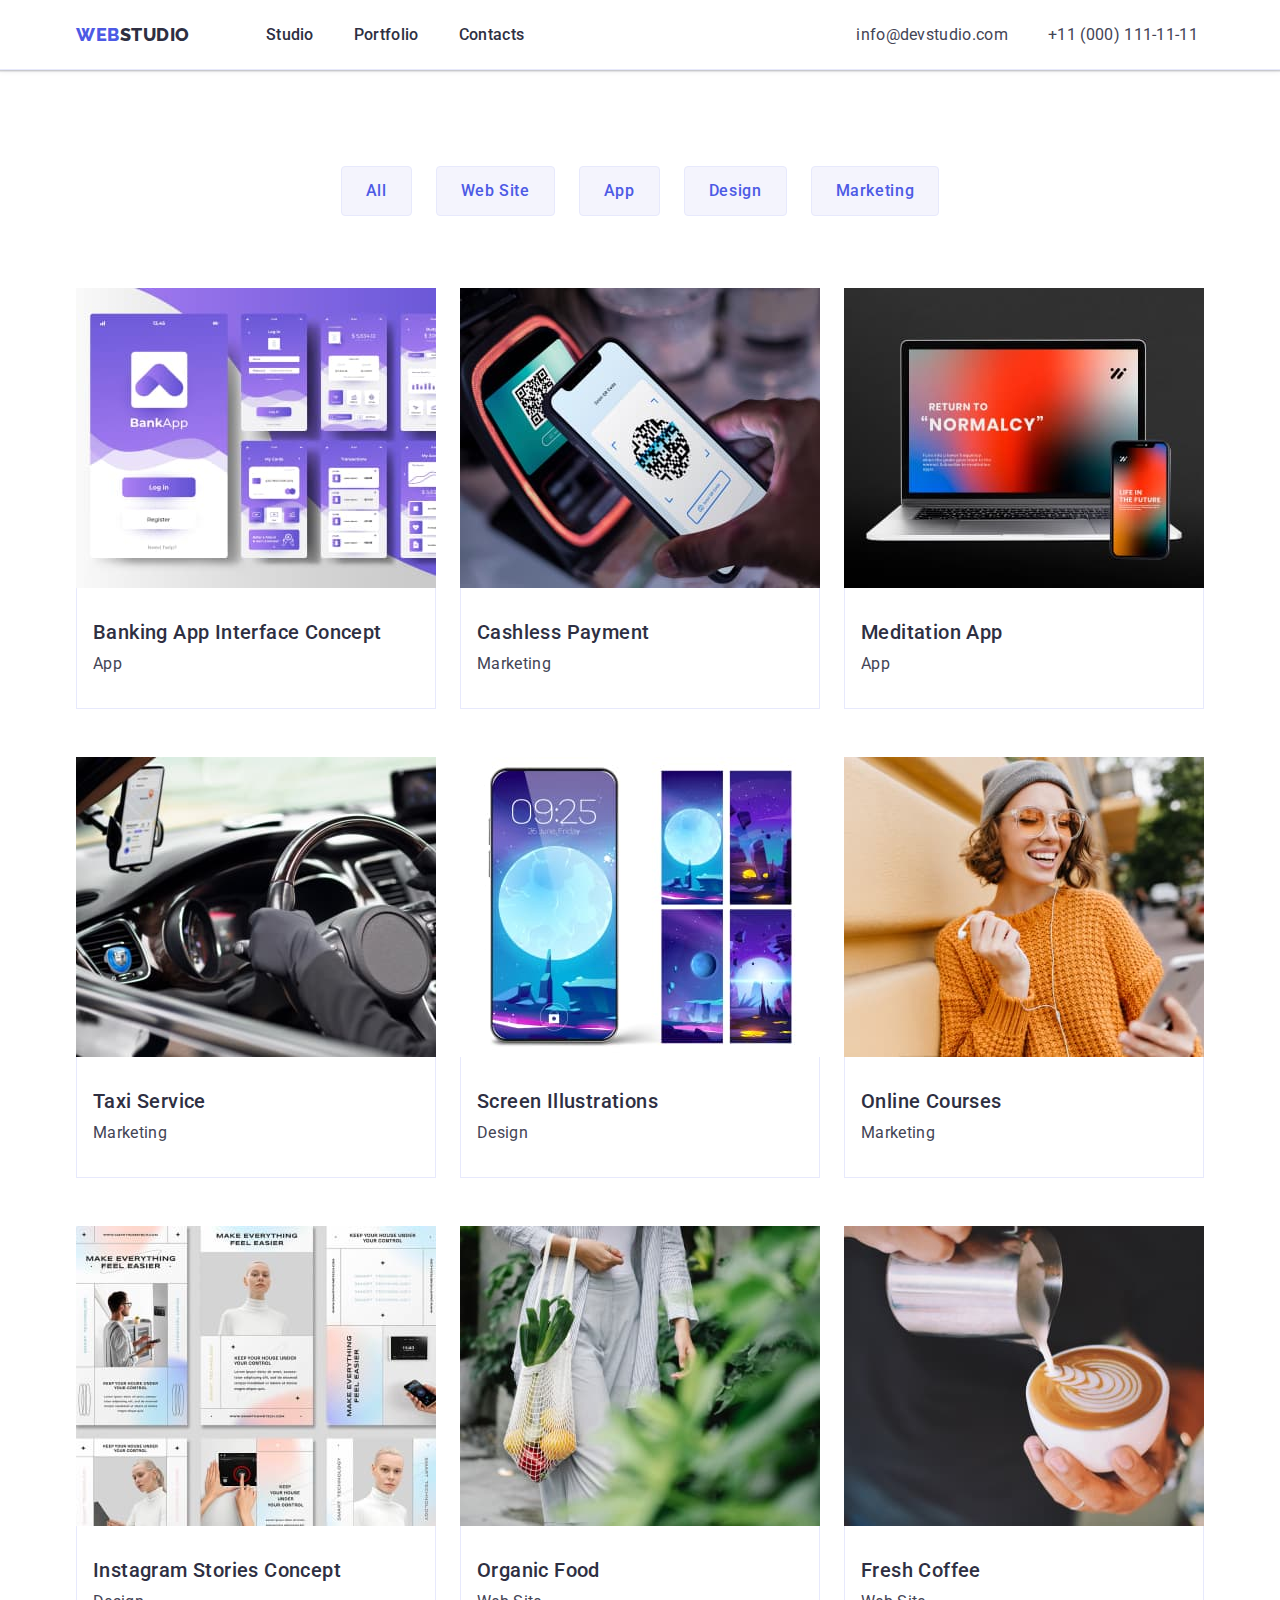
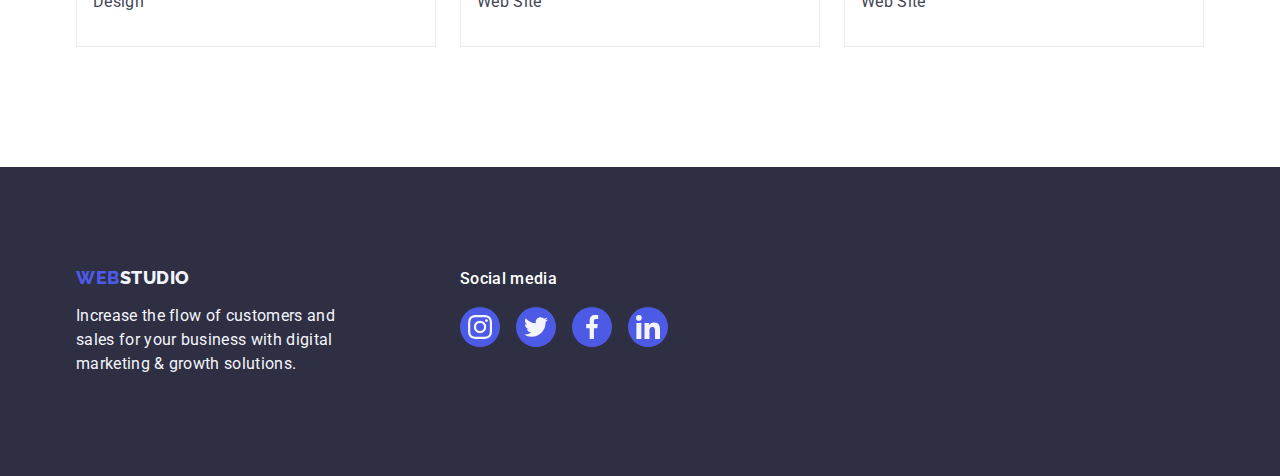
==== portfolio.html @ ef64a477 "Initial commit" ====
<!DOCTYPE html>
<html lang="en">
  <head>
    <meta charset="UTF-8" />
    <meta http-equiv="X-UA-Compatible" content="IE=edge" />
    <meta name="viewport" content="width=device-width, initial-scale=1.0" />
    <title>Portfolio</title>
    <link
      href="https://cdn.jsdelivr.net/npm/modern-normalize@1.1.0/modern-normalize.min.css"
      rel="stylesheet"
    />
    <link rel="stylesheet" href="./css/styles.css" />
    <link rel="preconnect" href="https://fonts.googleapis.com" />
    <link rel="preconnect" href="https://fonts.gstatic.com" crossorigin />
    <link
      href="https://fonts.googleapis.com/css2?family=Raleway:wght@800&family=Roboto:wght@400;500;700;900&display=swap"
      rel="stylesheet"
    />
  </head>
  <body>
    <header class="header">
      <div class="container header-container">
        <nav class="nav">
          <a href="./index.html" class="logo-link link"
            >Web<span class="color-logo">Studio</span></a
          >
          <ul class="nav-list list">
            <li class="nav-list-item">
              <a href="./index.html" class="nav-link link">Studio</a>
            </li>
            <li class="nav-list-item">
              <a href="./portfolio.html" class="nav-link link">Portfolio</a>
            </li>
            <li class="nav-list-item">
              <a href="" class="nav-link link">Contacts</a>
            </li>
          </ul>
        </nav>
        <address class="adress-section">
          <ul class="adress-list list">
            <li class="adress-list-item">
              <a href="mailto:info@devstudio.com" class="address-link link"
                >info@devstudio.com</a
              >
            </li>
            <li class="adress-list-item">
              <a href="tel:+110001111111" class="address-link link"
                >+11 (000) 111-11-11</a
              >
            </li>
          </ul>
        </address>
      </div>
    </header>
    <!-- Main Content -->
    <main>
      <!-- Categories -->
      <section class="project-examples-section section">
        <div class="container examples-container">
          <h1 class="main-portfolio-title hidden-title">Portfolio</h1>
          <ul class="category-list list">
            <li><button class="category-btn btn" type="button">All</button></li>
            <li>
              <button class="category-btn btn" type="button">Web Site</button>
            </li>
            <li><button class="category-btn btn" type="button">App</button></li>
            <li>
              <button class="category-btn btn" type="button">Design</button>
            </li>
            <li>
              <button class="category-btn btn" type="button">Marketing</button>
            </li>
          </ul>
          <!-- examples-list -->
          <ul class="example-list list">
            <!-- example 1 -->
            <li class="example-list-item">
              <a href="" class="example-link link">
                <img
                  src="./images/project-card-1.jpg"
                  alt="Photo of banking app interface"
                  class="example-photo"
                  width="360"
                  height="300"
                />
                <div class="app-data-container">
                  <h2 class="example-desc">Banking App Interface Concept</h2>
                  <p class="example-category">App</p>
                </div>
              </a>
            </li>
            <!-- example 2 -->
            <li class="example-list-item">
              <a href="" class="example-link link">
                <img
                  src="./images/project-card-2.jpg"
                  alt="Photo of wireless payment"
                  class="example-photo"
                  width="360"
                  height="300"
                />
                <div class="app-data-container">
                  <h2 class="example-desc">Cashless Payment</h2>
                  <p class="example-category">Marketing</p>
                </div>
              </a>
            </li>
            <!-- example 3 -->
            <li class="example-list-item">
              <a href="" class="example-link link">
                <img
                  src="./images/project-card-3.jpg"
                  alt="Photo of meditation app on laptop"
                  class="example-photo"
                  width="360"
                  height="300"
                />
                <div class="app-data-container">
                  <h2 class="example-desc">Meditation App</h2>
                  <p class="example-category">App</p>
                </div>
              </a>
            </li>
            <!-- example 4 -->
            <li class="example-list-item">
              <a href="" class="example-link link">
                <img
                  src="./images/project-card-4.jpg"
                  alt="Photo of the car interior"
                  class="example-photo"
                  width="360"
                  height="300"
                />
                <div class="app-data-container">
                  <h2 class="example-desc">Taxi Service</h2>
                  <p class="example-category">Marketing</p>
                </div>
              </a>
            </li>
            <!-- example 5 -->
            <li class="example-list-item">
              <a href="" class="example-link link">
                <img
                  src="./images/project-card-5.jpg"
                  alt="Photo with screen illustrations"
                  class="example-photo"
                  width="360"
                  height="300"
                />
                <div class="app-data-container">
                  <h2 class="example-desc">Screen Illustrations</h2>
                  <p class="example-category">Design</p>
                </div>
              </a>
            </li>
            <!-- example 6 -->
            <li class="example-list-item">
              <a href="" class="example-link link">
                <img
                  src="./images/project-card-6.jpg"
                  alt="Photo of women who is listening an online course"
                  class="example-photo"
                  width="360"
                  height="300"
                />
                <div class="app-data-container">
                  <h2 class="example-desc">Online Courses</h2>
                  <p class="example-category">Marketing</p>
                </div>
              </a>
            </li>
            <!-- example 7 -->
            <li class="example-list-item">
              <a href="" class="example-link link">
                <img
                  src="./images/project-card-7.jpg"
                  alt="Photoes of a Instagram stories"
                  class="example-photo"
                  width="360"
                  height="300"
                />
                <div class="app-data-container">
                  <h2 class="example-desc">Instagram Stories Concept</h2>
                  <p class="example-category">Design</p>
                </div>
              </a>
            </li>
            <!-- example 8 -->
            <li class="example-list-item">
              <a href="" class="example-link link">
                <img
                  src="./images/project-card-8.jpg"
                  alt="Photo of women with fruits and vegetables"
                  class="example-photo"
                  width="360"
                  height="300"
                />
                <div class="app-data-container">
                  <h2 class="example-desc">Organic Food</h2>
                  <p class="example-category">Web Site</p>
                </div>
              </a>
            </li>
            <!-- example 9 -->
            <li class="example-list-item">
              <a href="" class="example-link link">
                <img
                  src="./images/project-card-9.jpg"
                  alt="Photo of a cup of coffee"
                  class="example-photo"
                  width="360"
                  height="300"
                />
                <div class="app-data-container">
                  <h2 class="example-desc">Fresh Coffee</h2>
                  <p class="example-category">Web Site</p>
                </div>
              </a>
            </li>
          </ul>
        </div>
      </section>
    </main>
    <!-- Footer -->
    <footer class="footer">
      <div class="container footer-container">
        <div class="footer-desc-container">
          <a href="./index.html" class="footer-logo-link link"
            >Web<span class="footer-color-logo">Studio</span>
          </a>
          <p class="footer-desc">
            Increase the flow of customers and sales for your business with
            digital marketing & growth solutions.
          </p>
        </div>
        <div class="footer-socials-container">
          <p class="footer-socials-title">Social media</p>
          <ul class="footer-social-list list">
            <li class="social-list-item">
              <a
                href=""
                class="footer-social-link link"
                target="_blank"
                rel="noopener noreferrer"
              >
                <svg class="footer-socials-icon" width="24" height="24">
                  <use href="./images/icons.svg#instagram"></use>
                </svg>
              </a>
            </li>
            <li class="social-list-item">
              <a
                href=""
                class="footer-social-link link"
                target="_blank"
                rel="noopener noreferrer"
              >
                <svg class="footer-socials-icon" width="24" height="24">
                  <use href="./images/icons.svg#twitter"></use>
                </svg>
              </a>
            </li>
            <li class="social-list-item">
              <a
                href=""
                class="footer-social-link link"
                target="_blank"
                rel="noopener noreferrer"
              >
                <svg class="footer-socials-icon" width="24" height="24">
                  <use href="./images/icons.svg#facebook"></use>
                </svg>
              </a>
            </li>
            <li class="social-list-item">
              <a
                href=""
                class="footer-social-link link"
                target="_blank"
                rel="noopener noreferrer"
              >
                <svg class="footer-socials-icon" width="24" height="24">
                  <use href="./images/icons.svg#linkedin"></use>
                </svg>
              </a>
            </li>
          </ul>
        </div>
      </div>
    </footer>
  </body>
</html>
---- css/styles.css ----
:root {
  --iris: #4d5ae5;
  --ocean: #404bbf;
  --navy-blue: #2e2f42;
  --green: #31d0aa;
  --slate: #434455;
  --light-slate: #8e8f99;
  --cornflower: #e7e9fc;
  --cloud: #f4f4fd;
  --navy-blue-modal: rgba(46, 47, 66, 0.4);
  --grey: rgba(46, 47, 66, 0.7);
  --white: #ffffff;
  --dairy: #fcfcfc;
}

/* STUDIO */
body {
  font-family: 'Roboto', sans-serif;
  background-color: var(--white);
  color: var(--slate);
}
.list {
  list-style: none;
  margin: 0;
  padding: 0;
}
.link {
  text-decoration: none;
  font-style: normal;
}
.btn {
  font-family: inherit;
  cursor: pointer;
}
.container {
  max-width: 1158px;
  margin: 0 auto;
  padding: 0 15px;
}
.section {
  margin: 0 auto;
  padding: 120px 0;
}
h1,
h2,
h3,
h4,
h5,
h6,
p {
  margin: 0;
}
img {
  display: block;
}
.hidden-title {
  position: absolute;
  width: 1px;
  height: 1px;
  margin: -1px;
  border: 0;
  padding: 0;
  white-space: nowrap;
  clip-path: inset(100%);
  clip: rect(0 0 0 0);
  overflow: hidden;
}
/* navigation */
.header {
  background-color: var(--white);
  border-bottom: 1px solid var(--cornflower);
  box-shadow: 0px 2px 1px rgba(46, 47, 66, 0.08),
    0px 1px 1px rgba(46, 47, 66, 0.16), 0px 1px 6px rgba(46, 47, 66, 0.08);
}
.header-container {
  display: flex;
  align-items: center;
}
.logo-link {
  padding: 24px 0;
  display: block;
  font-family: 'Raleway', sans-serif;
  text-transform: uppercase;
  font-weight: 800;
  color: var(--iris);
  font-size: 18px;
  line-height: 1.17;
  letter-spacing: 0.03em;
  margin-right: 76px;
}
.color-logo {
  color: var(--navy-blue);
}
.nav {
  display: flex;
  align-items: center;
  margin-right: 332px;
}
.nav-list {
  display: flex;
  align-items: center;
  gap: 40px;
}
.nav-list-item {
}
.nav-link {
  padding: 24px 0px;
  color: var(--navy-blue);
  line-height: 1.5;
  font-weight: 500;
  letter-spacing: 0.02em;
  font-size: 16px;
}
.nav-link:hover,
.nav-link:focus {
  color: var(--ocean);
}
/* address */
.adress-section {
  font-style: normal;
}
.adress-list {
  display: flex;
  gap: 40px;
}
.adress-list-item {
}
.address-link {
  padding: 24px 0px;
  color: var(--slate);
  font-size: 16px;
  line-height: 1.5;
  letter-spacing: 0.02em;
}
.address-link:hover,
.address-link:focus {
  color: var(--ocean);
}
/* hero section */

.hero-section {
  max-width: 1440px;
  background-color: var(--navy-blue);
  padding: 188px 0px;
  background-image: linear-gradient(
      rgba(46, 47, 66, 0.7),
      rgba(46, 47, 66, 0.7)
    ),
    url(../images/hero-background.jpg);
  background-repeat: no-repeat;
  background-position: center;
  background-size: cover;
}
.hero-container {
}
.main-title {
  margin: 0 auto;
  max-width: 496px;
  margin-bottom: 48px;
  font-weight: 700;
  color: var(--white);
  font-size: 56px;
  line-height: 1.07;
  text-align: center;
  letter-spacing: 0.02em;
}
.order-btn {
  background-color: var(--iris);
  min-width: 169px;
  display: block;
  margin: auto;
  padding: 16px 32px;
  box-shadow: 0px 4px 4px rgba(0, 0, 0, 0.15);
  border: none;
  border-radius: 4px;
  color: var(--white);
  text-align: center;
  font-weight: 500;
  line-height: 1.5;
  letter-spacing: 0.04em;
  font-size: 16px;
}
.order-btn:hover,
.order-btn:focus {
  background-color: var(--ocean);
}
/* .advantages */
.advantages-section {
}
.advantages-container {
}
.main-advantage-title {
}
.advantages-list {
  display: flex;
  gap: 24px;
}
.advantages-list-item {
  width: calc((100% - 72px) / 4);
}
.advantages-image-container {
  display: flex;
  justify-content: center;
  align-items: center;
  width: 100%;
  height: 112px;
  margin-bottom: 8px;
  background-color: var(--cloud);
  border-radius: 4px;
}
.advantages-title {
  margin-bottom: 8px;
  color: var(--navy-blue);
  font-size: 20px;
  line-height: 120%;
  letter-spacing: 0.02em;
  font-weight: 500;
}
.advantages-desc {
  font-size: 16px;
  line-height: 150%;
  letter-spacing: 0.02em;
  color: var(--slate);
}
/* What are we doing */
.occupation-section {
  padding-top: 0;
}
.occupation-title {
  margin-bottom: 72px;
  font-weight: 700;
  font-size: 36px;
  line-height: 1.11;
  text-align: center;
  letter-spacing: 0.02em;
  text-transform: capitalize;
  color: var(--navy-blue);
}
.occupation-list {
  display: flex;
  gap: 24px;
}
.occupation-list-item {
  width: calc((100% - 48px) / 3);
}
.occupation-photo {
}
/* team section */
.team-section {
  background-color: var(--cloud);
}
.team-title {
  margin-bottom: 72px;
  font-weight: 700;
  font-size: 36px;
  line-height: 111%;
  text-align: center;
  letter-spacing: 0.02em;
  text-transform: capitalize;
  color: var(--navy-blue);
}
.team-list {
  display: flex;
  gap: 24px;
}
.team-list-item {
  background-color: var(--white);
  width: calc((100% - 72px) / 4);
  box-shadow: 0px 1px 6px rgba(46, 47, 66, 0.08),
    0px 1px 1px rgba(46, 47, 66, 0.16), 0px 2px 1px rgba(46, 47, 66, 0.08);
  border-bottom-left-radius: 4px;
  border-bottom-right-radius: 4px;
}

.employee-photo {
}
.employee-date-container {
  padding: 32px 0;
}
.employee-name {
  margin-bottom: 8px;
  font-weight: 500;
  font-size: 20px;
  line-height: 1.2;
  text-align: center;
  letter-spacing: 0.02em;
  color: var(--navy-blue);
}
.employee-proffesion {
  margin-bottom: 8px;
  font-size: 16px;
  line-height: 1.5;
  text-align: center;
  letter-spacing: 0.02em;
  color: var(--slate);
}
.social-list {
  display: flex;
  justify-content: center;
  align-items: center;
  gap: 24px;
}
.social-list-item {
  width: 40px;
  height: 40px;
}
.social-link {
  display: flex;
  justify-content: center;
  align-items: center;
  width: 100%;
  height: 100%;
  background-color: var(--iris);
  border-radius: 50%;
  color: var(--cloud);
}
.social-link:hover,
.social-link:focus {
  background-color: var(--ocean);
}
.socials-icon {
  fill: currentColor;
}
.instagram {
}
.twitter {
}
.facebook {
}
.linkedin {
}
/* customers */
.customers-section {
}
.customers-container {
}
.customer-title {
  margin-bottom: 72px;
  font-weight: 700;
  font-size: 36px;
  line-height: 1.1;
  text-align: center;
  letter-spacing: 0.02em;
  text-transform: capitalize;
  color: var(--navy-blue);
}
.customers-list {
  display: flex;
  justify-content: center;
  align-items: center;
  gap: 24px;
}
.customers-list-item {
  width: calc((100% - (24px * 5)) / 6);
  height: 88px;
}
.customer-link {
  display: flex;
  justify-content: center;
  align-items: center;
  width: 100%;
  height: 100%;
  color: var(--light-slate);
  border: 1px solid var(--light-slate);
  border-radius: 4px;
}
.customer-link:hover,
.customer-link:focus {
  color: var(--ocean);
  border-color: var(--ocean);
}
.customer-logo {
  fill: currentColor;
}
/* footer */
.footer {
  background-color: var(--navy-blue);
  padding: 100px 0;
}
.footer-container {
  display: flex;
  align-items: baseline;
}
.footer-desc-container {
  margin-right: 120px;
}
.footer-color-logo {
  color: var(--cloud);
}
.footer-logo-link {
  display: inline-block;
  margin-bottom: 16px;
  font-family: 'Raleway', sans-serif;
  text-transform: uppercase;
  font-weight: 800;
  color: var(--iris);
  font-size: 18px;
  line-height: 1.17;
  letter-spacing: 0.03em;
}

.footer-desc {
  max-width: 264px;
  font-size: 16px;
  line-height: 1.5;
  letter-spacing: 0.02em;
  color: var(--cloud);
}
.footer-socials-title {
  margin-bottom: 16px;
  font-weight: 500;
  color: var(--white);
  font-size: 16px;
  line-height: 1.5;
  letter-spacing: 0.02em;
}
.footer-social-list {
  display: flex;
  justify-content: center;
  align-items: center;
  gap: 16px;
}
.social-list-item {
  width: 40px;
  height: 40px;
}
.footer-social-link {
  display: flex;
  justify-content: center;
  align-items: center;
  width: 100%;
  height: 100%;
  background-color: var(--iris);
  border-radius: 50%;
  color: var(--cloud);
}
.footer-social-link:hover,
.footer-social-link:focus {
  background-color: var(--green);
}
.footer-socials-icon {
  fill: currentColor;
}

/* PORTFOLIO */

.project-examples-section {
  padding-top: 96px;
}
/* choose a category */
.category-list {
  display: flex;
  justify-content: center;
  gap: 24px;
  margin-bottom: 72px;
}
.category-btn {
  padding: 12px 24px;
  font-weight: 500;
  font-size: 16px;
  line-height: 1.5;
  text-align: center;
  letter-spacing: 0.04em;
  color: var(--iris);
  background: var(--cloud);
  border: 1px solid var(--cornflower);
  border-radius: 4px;
}
.category-btn:hover,
.category-btn:focus {
  color: var(--white);
  background-color: var(--ocean);
  border: 1px solid transparent;
  box-shadow: 0px 3px 1px rgba(0, 0, 0, 0.1), 0px 2px 1px rgba(0, 0, 0, 0.08),
    0px 2px 2px rgba(0, 0, 0, 0.12);
}
/* .examples  */
.example-list {
  display: flex;
  gap: 24px;
  row-gap: 48px;
  flex-wrap: wrap;
}
.example-list-item {
  width: calc((100% - 48px) / 3);
  background-color: var(--white);
}

.example-link {
  display: block;
}
.example-link:hover,
.example-link:focus {
  box-shadow: 0px 1px 6px rgba(46, 47, 66, 0.08),
    0px 1px 1px rgba(46, 47, 66, 0.16), 0px 2px 1px rgba(46, 47, 66, 0.08);
}
.example-photo {
}
.app-data-container {
  padding: 32px 16px;
  border: 1px solid var(--cornflower);
  border-top: none;
}
.example-desc {
  margin-bottom: 8px;
  font-weight: 500;
  font-size: 20px;
  line-height: 1.2;
  letter-spacing: 0.02em;
  color: var(--navy-blue);
}
.example-category {
  font-size: 16px;
  line-height: 1.5;
  letter-spacing: 0.02em;
  color: var(--slate);
}
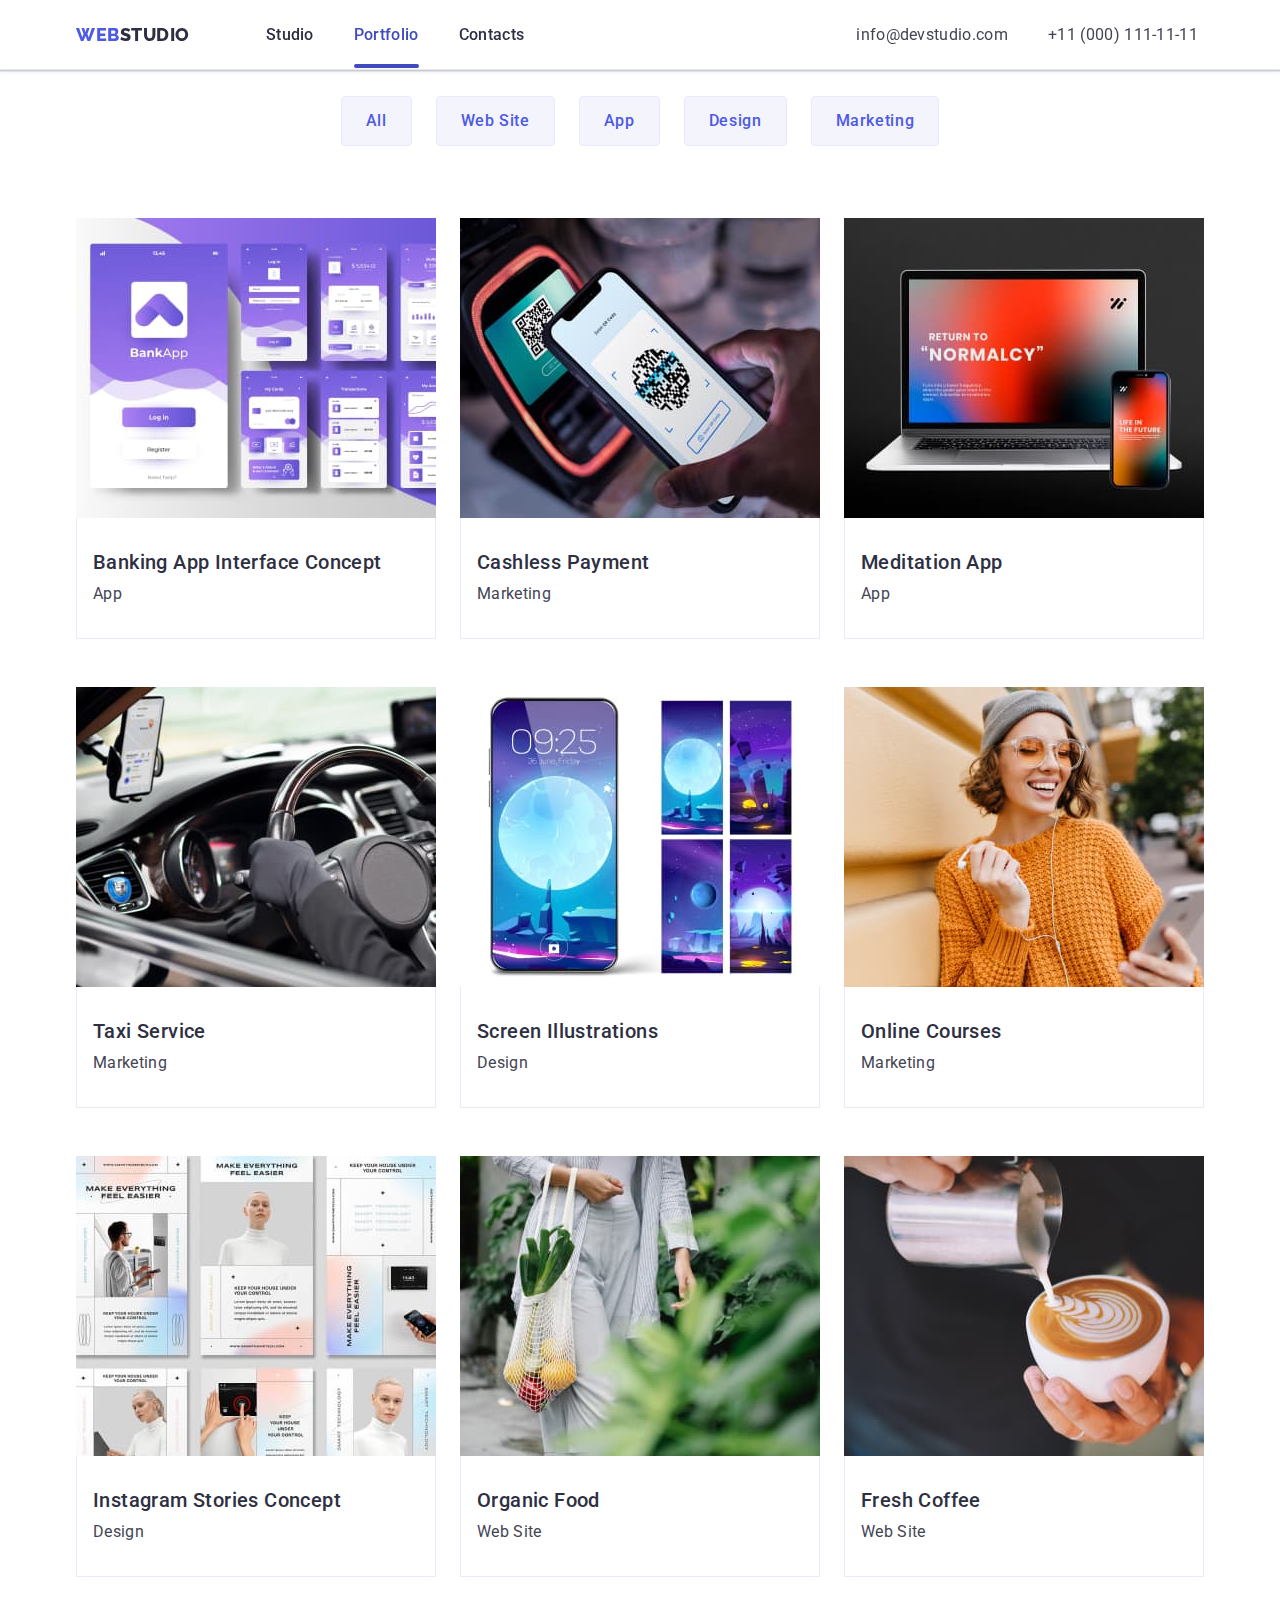
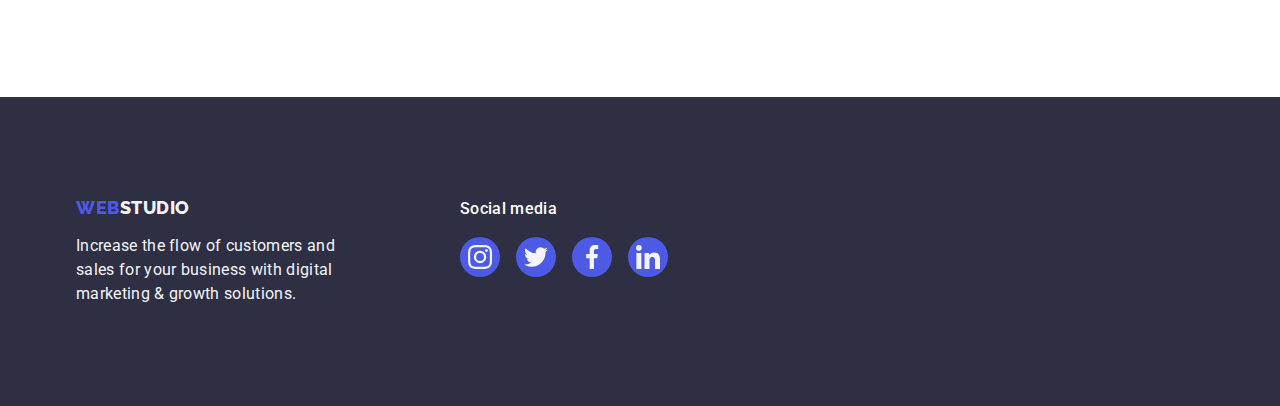
==== commit 57866122: "attemt to finish hw" ====
--- a/portfolio.html
+++ b/portfolio.html
@@ -29,7 +29,9 @@
               <a href="./index.html" class="nav-link link">Studio</a>
             </li>
             <li class="nav-list-item">
-              <a href="./portfolio.html" class="nav-link link">Portfolio</a>
+              <a href="./portfolio.html" class="nav-link link active"
+                >Portfolio</a
+              >
             </li>
             <li class="nav-list-item">
               <a href="" class="nav-link link">Contacts</a>
@@ -76,13 +78,22 @@
             <!-- example 1 -->
             <li class="example-list-item">
               <a href="" class="example-link link">
-                <img
-                  src="./images/project-card-1.jpg"
-                  alt="Photo of banking app interface"
-                  class="example-photo"
-                  width="360"
-                  height="300"
-                />
+                <div class="example-photo-container">
+                  <img
+                    src="./images/project-card-1.jpg"
+                    alt="Photo of banking app interface"
+                    class="example-photo"
+                    width="360"
+                    height="300"
+                  />
+                  <div class="example-overlay">
+                    <p class="overlay-desc">
+                      14 Stylish and User-Friendly App Design Concepts · Task
+                      Manager App · Calorie Tracker App · Exotic Fruit Ecommerce
+                      App · Cloud Storage App
+                    </p>
+                  </div>
+                </div>
                 <div class="app-data-container">
                   <h2 class="example-desc">Banking App Interface Concept</h2>
                   <p class="example-category">App</p>
@@ -92,13 +103,22 @@
             <!-- example 2 -->
             <li class="example-list-item">
               <a href="" class="example-link link">
-                <img
-                  src="./images/project-card-2.jpg"
-                  alt="Photo of wireless payment"
-                  class="example-photo"
-                  width="360"
-                  height="300"
-                />
+                <div class="example-photo-container">
+                  <img
+                    src="./images/project-card-2.jpg"
+                    alt="Photo of wireless payment"
+                    class="example-photo"
+                    width="360"
+                    height="300"
+                  />
+                  <div class="example-overlay">
+                    <p class="overlay-desc">
+                      14 Stylish and User-Friendly App Design Concepts · Task
+                      Manager App · Calorie Tracker App · Exotic Fruit Ecommerce
+                      App · Cloud Storage App
+                    </p>
+                  </div>
+                </div>
                 <div class="app-data-container">
                   <h2 class="example-desc">Cashless Payment</h2>
                   <p class="example-category">Marketing</p>
@@ -108,13 +128,22 @@
             <!-- example 3 -->
             <li class="example-list-item">
               <a href="" class="example-link link">
-                <img
-                  src="./images/project-card-3.jpg"
-                  alt="Photo of meditation app on laptop"
-                  class="example-photo"
-                  width="360"
-                  height="300"
-                />
+                <div class="example-photo-container">
+                  <img
+                    src="./images/project-card-3.jpg"
+                    alt="Photo of meditation app on laptop"
+                    class="example-photo"
+                    width="360"
+                    height="300"
+                  />
+                  <div class="example-overlay">
+                    <p class="overlay-desc">
+                      14 Stylish and User-Friendly App Design Concepts · Task
+                      Manager App · Calorie Tracker App · Exotic Fruit Ecommerce
+                      App · Cloud Storage App
+                    </p>
+                  </div>
+                </div>
                 <div class="app-data-container">
                   <h2 class="example-desc">Meditation App</h2>
                   <p class="example-category">App</p>
@@ -124,13 +153,22 @@
             <!-- example 4 -->
             <li class="example-list-item">
               <a href="" class="example-link link">
-                <img
-                  src="./images/project-card-4.jpg"
-                  alt="Photo of the car interior"
-                  class="example-photo"
-                  width="360"
-                  height="300"
-                />
+                <div class="example-photo-container">
+                  <img
+                    src="./images/project-card-4.jpg"
+                    alt="Photo of the car interior"
+                    class="example-photo"
+                    width="360"
+                    height="300"
+                  />
+                  <div class="example-overlay">
+                    <p class="overlay-desc">
+                      14 Stylish and User-Friendly App Design Concepts · Task
+                      Manager App · Calorie Tracker App · Exotic Fruit Ecommerce
+                      App · Cloud Storage App
+                    </p>
+                  </div>
+                </div>
                 <div class="app-data-container">
                   <h2 class="example-desc">Taxi Service</h2>
                   <p class="example-category">Marketing</p>
@@ -140,13 +178,22 @@
             <!-- example 5 -->
             <li class="example-list-item">
               <a href="" class="example-link link">
-                <img
-                  src="./images/project-card-5.jpg"
-                  alt="Photo with screen illustrations"
-                  class="example-photo"
-                  width="360"
-                  height="300"
-                />
+                <div class="example-photo-container">
+                  <img
+                    src="./images/project-card-5.jpg"
+                    alt="Photo with screen illustrations"
+                    class="example-photo"
+                    width="360"
+                    height="300"
+                  />
+                  <div class="example-overlay">
+                    <p class="overlay-desc">
+                      14 Stylish and User-Friendly App Design Concepts · Task
+                      Manager App · Calorie Tracker App · Exotic Fruit Ecommerce
+                      App · Cloud Storage App
+                    </p>
+                  </div>
+                </div>
                 <div class="app-data-container">
                   <h2 class="example-desc">Screen Illustrations</h2>
                   <p class="example-category">Design</p>
@@ -156,13 +203,22 @@
             <!-- example 6 -->
             <li class="example-list-item">
               <a href="" class="example-link link">
-                <img
-                  src="./images/project-card-6.jpg"
-                  alt="Photo of women who is listening an online course"
-                  class="example-photo"
-                  width="360"
-                  height="300"
-                />
+                <div class="example-photo-container">
+                  <img
+                    src="./images/project-card-6.jpg"
+                    alt="Photo of women who is listening an online course"
+                    class="example-photo"
+                    width="360"
+                    height="300"
+                  />
+                  <div class="example-overlay">
+                    <p class="overlay-desc">
+                      14 Stylish and User-Friendly App Design Concepts · Task
+                      Manager App · Calorie Tracker App · Exotic Fruit Ecommerce
+                      App · Cloud Storage App
+                    </p>
+                  </div>
+                </div>
                 <div class="app-data-container">
                   <h2 class="example-desc">Online Courses</h2>
                   <p class="example-category">Marketing</p>
@@ -172,13 +228,22 @@
             <!-- example 7 -->
             <li class="example-list-item">
               <a href="" class="example-link link">
-                <img
-                  src="./images/project-card-7.jpg"
-                  alt="Photoes of a Instagram stories"
-                  class="example-photo"
-                  width="360"
-                  height="300"
-                />
+                <div class="example-photo-container">
+                  <img
+                    src="./images/project-card-7.jpg"
+                    alt="Photoes of a Instagram stories"
+                    class="example-photo"
+                    width="360"
+                    height="300"
+                  />
+                  <div class="example-overlay">
+                    <p class="overlay-desc">
+                      14 Stylish and User-Friendly App Design Concepts · Task
+                      Manager App · Calorie Tracker App · Exotic Fruit Ecommerce
+                      App · Cloud Storage App
+                    </p>
+                  </div>
+                </div>
                 <div class="app-data-container">
                   <h2 class="example-desc">Instagram Stories Concept</h2>
                   <p class="example-category">Design</p>
@@ -188,13 +253,22 @@
             <!-- example 8 -->
             <li class="example-list-item">
               <a href="" class="example-link link">
-                <img
-                  src="./images/project-card-8.jpg"
-                  alt="Photo of women with fruits and vegetables"
-                  class="example-photo"
-                  width="360"
-                  height="300"
-                />
+                <div class="example-photo-container">
+                  <img
+                    src="./images/project-card-8.jpg"
+                    alt="Photo of women with fruits and vegetables"
+                    class="example-photo"
+                    width="360"
+                    height="300"
+                  />
+                  <div class="example-overlay">
+                    <p class="overlay-desc">
+                      14 Stylish and User-Friendly App Design Concepts · Task
+                      Manager App · Calorie Tracker App · Exotic Fruit Ecommerce
+                      App · Cloud Storage App
+                    </p>
+                  </div>
+                </div>
                 <div class="app-data-container">
                   <h2 class="example-desc">Organic Food</h2>
                   <p class="example-category">Web Site</p>
@@ -204,13 +278,22 @@
             <!-- example 9 -->
             <li class="example-list-item">
               <a href="" class="example-link link">
-                <img
-                  src="./images/project-card-9.jpg"
-                  alt="Photo of a cup of coffee"
-                  class="example-photo"
-                  width="360"
-                  height="300"
-                />
+                <div class="example-photo-container">
+                  <img
+                    src="./images/project-card-9.jpg"
+                    alt="Photo of a cup of coffee"
+                    class="example-photo"
+                    width="360"
+                    height="300"
+                  />
+                  <div class="example-overlay">
+                    <p class="overlay-desc">
+                      14 Stylish and User-Friendly App Design Concepts · Task
+                      Manager App · Calorie Tracker App · Exotic Fruit Ecommerce
+                      App · Cloud Storage App
+                    </p>
+                  </div>
+                </div>
                 <div class="app-data-container">
                   <h2 class="example-desc">Fresh Coffee</h2>
                   <p class="example-category">Web Site</p>
--- a/css/styles.css
+++ b/css/styles.css
@@ -7,10 +7,14 @@
   --light-slate: #8e8f99;
   --cornflower: #e7e9fc;
   --cloud: #f4f4fd;
-  --navy-blue-modal: rgba(46, 47, 66, 0.4);
   --grey: rgba(46, 47, 66, 0.7);
   --white: #ffffff;
   --dairy: #fcfcfc;
+  --modal-bgc: rgba(46, 47, 66, 0.4);
+  --transform-property: color, box-shadow, background-color;
+  --transition-duration: 250ms;
+  --transition-timing-function: cubic-bezier(0.4, 0, 0.2, 1);
+  --header-zidx: 10;
 }
 
 /* STUDIO */
@@ -67,6 +71,11 @@
 }
 /* navigation */
 .header {
+  position: fixed;
+  top: 0;
+  left: 0;
+  z-index: var(--header-zidx);
+  width: 100%;
   background-color: var(--white);
   border-bottom: 1px solid var(--cornflower);
   box-shadow: 0px 2px 1px rgba(46, 47, 66, 0.08),
@@ -110,11 +119,29 @@
   font-weight: 500;
   letter-spacing: 0.02em;
   font-size: 16px;
+  transition-property: var(--transform-property);
+  transition-duration: var(--transition-duration);
+  transition-timing-function: var(--transition-timing-function);
 }
 .nav-link:hover,
 .nav-link:focus {
   color: var(--ocean);
 }
+.active {
+  color: var(--ocean);
+  position: relative;
+}
+.active::after {
+  content: '';
+  display: block;
+  position: absolute;
+  bottom: 0;
+  right: 0;
+  background-color: var(--ocean);
+  width: 100%;
+  height: 4px;
+  border-radius: 2px;
+}
 /* address */
 .adress-section {
   font-style: normal;
@@ -131,6 +158,9 @@
   font-size: 16px;
   line-height: 1.5;
   letter-spacing: 0.02em;
+  transition-property: var(--transform-property);
+  transition-duration: var(--transition-duration);
+  transition-timing-function: var(--transition-timing-function);
 }
 .address-link:hover,
 .address-link:focus {
@@ -179,6 +209,9 @@
   line-height: 1.5;
   letter-spacing: 0.04em;
   font-size: 16px;
+  transition-property: var(--transform-property);
+  transition-duration: var(--transition-duration);
+  transition-timing-function: var(--transition-timing-function);
 }
 .order-btn:hover,
 .order-btn:focus {
@@ -313,6 +346,9 @@
   background-color: var(--iris);
   border-radius: 50%;
   color: var(--cloud);
+  transition-property: var(--transform-property);
+  transition-duration: var(--transition-duration);
+  transition-timing-function: var(--transition-timing-function);
 }
 .social-link:hover,
 .social-link:focus {
@@ -363,6 +399,9 @@
   color: var(--light-slate);
   border: 1px solid var(--light-slate);
   border-radius: 4px;
+  transition-property: var(--transform-property);
+  transition-duration: var(--transition-duration);
+  transition-timing-function: var(--transition-timing-function);
 }
 .customer-link:hover,
 .customer-link:focus {
@@ -433,12 +472,67 @@
   background-color: var(--iris);
   border-radius: 50%;
   color: var(--cloud);
+  transition-property: var(--transform-property);
+  transition-duration: var(--transition-duration);
+  transition-timing-function: var(--transition-timing-function);
 }
 .footer-social-link:hover,
 .footer-social-link:focus {
   background-color: var(--green);
 }
 .footer-socials-icon {
+  fill: currentColor;
+}
+/* modal window */
+.modal-window-section {
+  position: absolute;
+  top: 0;
+  left: 0;
+  width: 100%;
+  height: 100%;
+  background-color: var(--modal-bgc);
+}
+.is-hidden {
+  visibility: hidden;
+  opacity: 0;
+  pointer-events: none;
+}
+.modal-window {
+  position: absolute;
+  top: 50%;
+  left: 50%;
+  width: 408px;
+  height: 576px;
+  background-color: var(--dairy);
+  box-shadow: 0px 1px 1px rgba(0, 0, 0, 0.14), 0px 1px 3px rgba(0, 0, 0, 0.12),
+    0px 2px 1px rgba(0, 0, 0, 0.2);
+  border-radius: 4px;
+  transform: translate(-50%, -50%);
+}
+.close-button {
+  position: absolute;
+  top: 24px;
+  right: 24px;
+  display: flex;
+  align-items: center;
+  justify-content: center;
+  height: 24px;
+  width: 24px;
+  background-color: var(--cornflower);
+  border: 1px solid rgba(0, 0, 0, 0.1);
+  border-radius: 50%;
+  color: var(--navy-blue);
+  transition-property: var(--transform-property);
+  transition-duration: var(--transition-duration);
+  transition-timing-function: var(--transition-timing-function);
+}
+.close-button:hover,
+.close-button:focus {
+  background-color: var(--ocean);
+  color: var(--white);
+  border: transparent;
+}
+.close-icon {
   fill: currentColor;
 }
 
@@ -465,6 +559,9 @@
   background: var(--cloud);
   border: 1px solid var(--cornflower);
   border-radius: 4px;
+  transition-property: var(--transform-property);
+  transition-duration: var(--transition-duration);
+  transition-timing-function: var(--transition-timing-function);
 }
 .category-btn:hover,
 .category-btn:focus {
@@ -488,13 +585,45 @@
 
 .example-link {
   display: block;
+  transition-property: var(--transform-property);
+  transition-duration: var(--transition-duration);
+  transition-timing-function: var(--transition-timing-function);
 }
 .example-link:hover,
 .example-link:focus {
   box-shadow: 0px 1px 6px rgba(46, 47, 66, 0.08),
     0px 1px 1px rgba(46, 47, 66, 0.16), 0px 2px 1px rgba(46, 47, 66, 0.08);
 }
+.example-link:hover .example-overlay,
+.example-link:focus .example-overlay {
+  transform: translateY(0%);
+}
+.example-photo-container {
+  position: relative;
+  overflow: hidden;
+}
 .example-photo {
+}
+.example-overlay {
+  position: absolute;
+  top: 0;
+  left: 0;
+  width: 100%;
+  height: 100%;
+  background-color: var(--iris);
+  padding: 40px 32px;
+  transform: translateY(100%);
+  transition-property: var(--transform-property), transform;
+  transition-duration: var(--transition-duration);
+  transition-timing-function: var(--transition-timing-function);
+}
+.overlay-desc {
+  max-width: 296px;
+  font-weight: 400;
+  font-size: 16px;
+  line-height: 1.5;
+  letter-spacing: 0.02em;
+  color: var(--cloud);
 }
 .app-data-container {
   padding: 32px 16px;
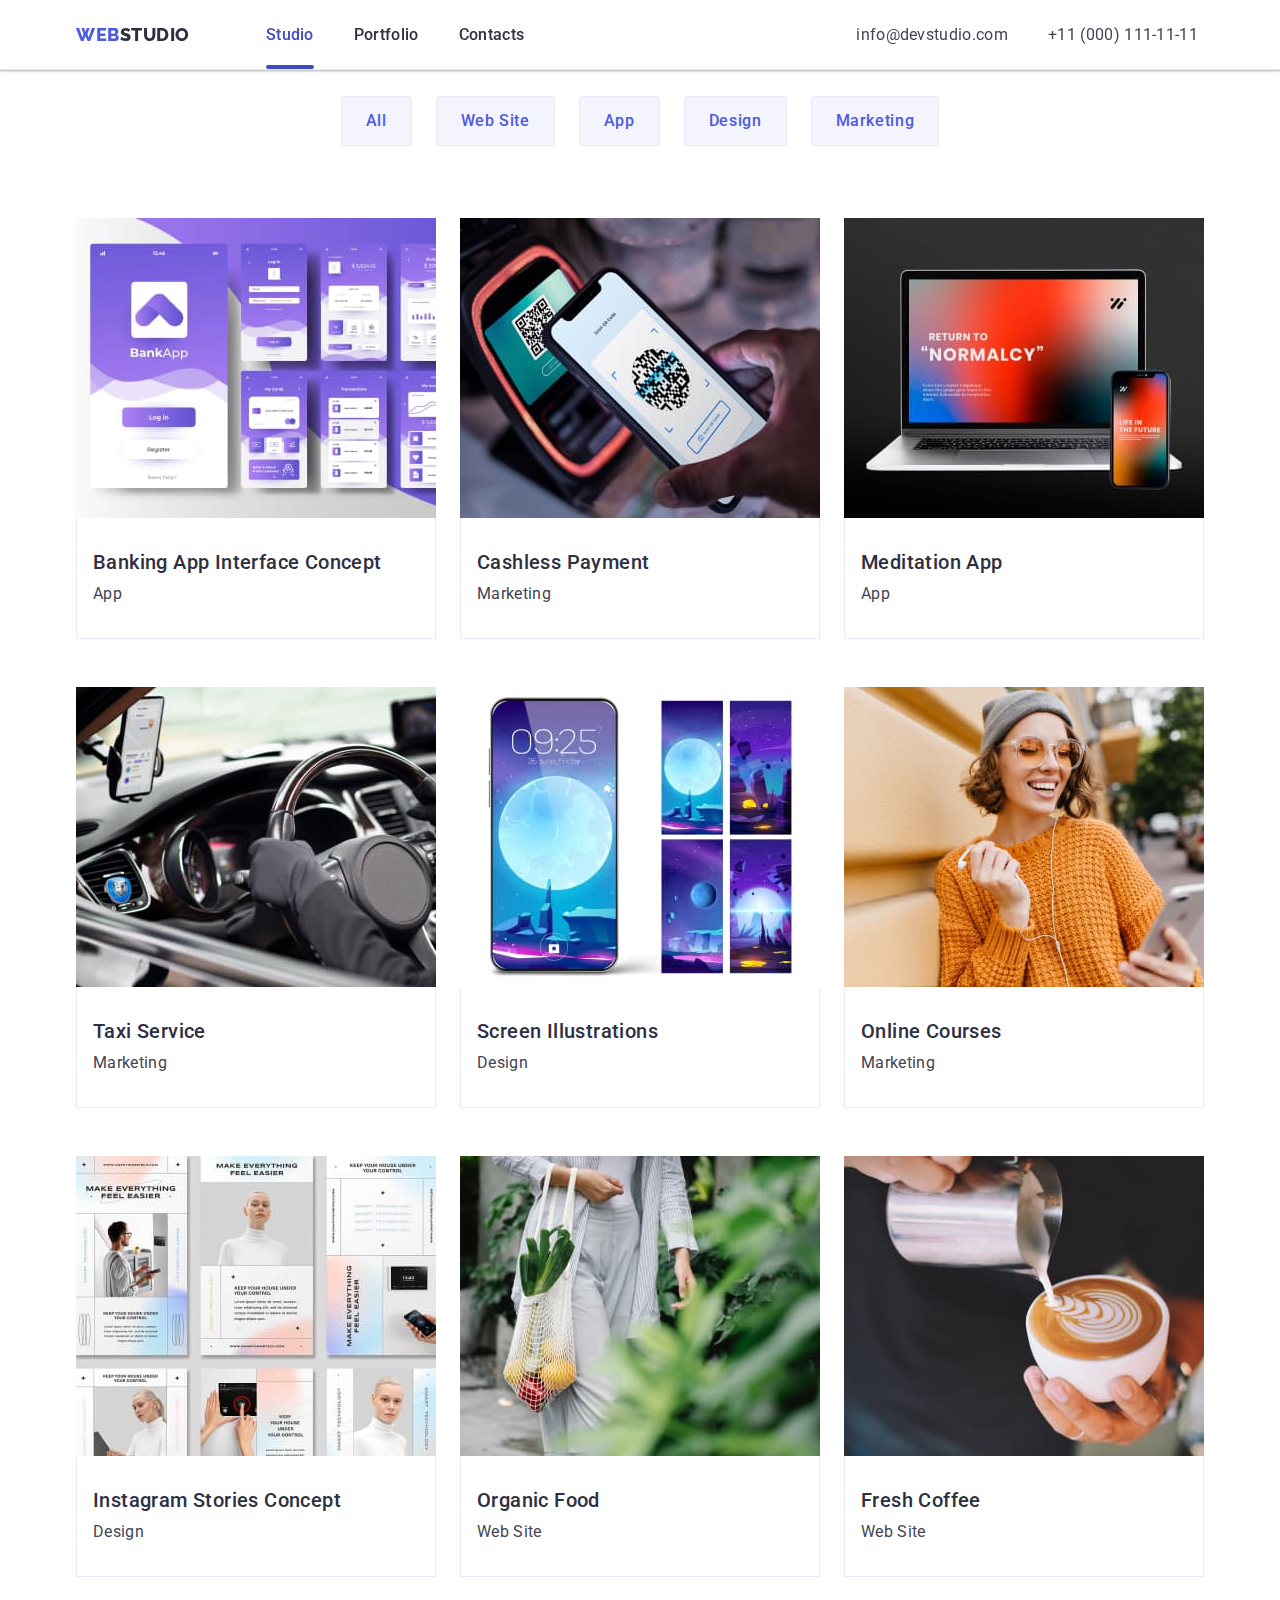
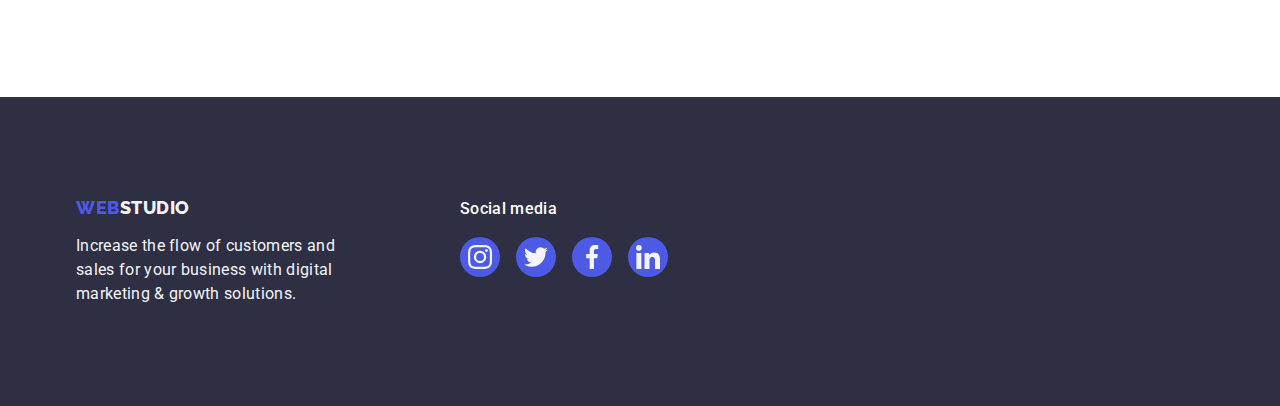
==== commit 662bc68d: "verifing portfolio and studio page" ====
--- a/portfolio.html
+++ b/portfolio.html
@@ -26,12 +26,10 @@
           >
           <ul class="nav-list list">
             <li class="nav-list-item">
-              <a href="./index.html" class="nav-link link">Studio</a>
+              <a href="./index.html" class="nav-link link active">Studio</a>
             </li>
             <li class="nav-list-item">
-              <a href="./portfolio.html" class="nav-link link active"
-                >Portfolio</a
-              >
+              <a href="./portfolio.html" class="nav-link link">Portfolio</a>
             </li>
             <li class="nav-list-item">
               <a href="" class="nav-link link">Contacts</a>
@@ -86,13 +84,12 @@
                     width="360"
                     height="300"
                   />
-                  <div class="example-overlay">
-                    <p class="overlay-desc">
-                      14 Stylish and User-Friendly App Design Concepts · Task
-                      Manager App · Calorie Tracker App · Exotic Fruit Ecommerce
-                      App · Cloud Storage App
-                    </p>
-                  </div>
+
+                  <p class="overlay-desc">
+                    14 Stylish and User-Friendly App Design Concepts · Task
+                    Manager App · Calorie Tracker App · Exotic Fruit Ecommerce
+                    App · Cloud Storage App
+                  </p>
                 </div>
                 <div class="app-data-container">
                   <h2 class="example-desc">Banking App Interface Concept</h2>
@@ -111,13 +108,12 @@
                     width="360"
                     height="300"
                   />
-                  <div class="example-overlay">
-                    <p class="overlay-desc">
-                      14 Stylish and User-Friendly App Design Concepts · Task
-                      Manager App · Calorie Tracker App · Exotic Fruit Ecommerce
-                      App · Cloud Storage App
-                    </p>
-                  </div>
+
+                  <p class="overlay-desc">
+                    14 Stylish and User-Friendly App Design Concepts · Task
+                    Manager App · Calorie Tracker App · Exotic Fruit Ecommerce
+                    App · Cloud Storage App
+                  </p>
                 </div>
                 <div class="app-data-container">
                   <h2 class="example-desc">Cashless Payment</h2>
@@ -136,13 +132,12 @@
                     width="360"
                     height="300"
                   />
-                  <div class="example-overlay">
-                    <p class="overlay-desc">
-                      14 Stylish and User-Friendly App Design Concepts · Task
-                      Manager App · Calorie Tracker App · Exotic Fruit Ecommerce
-                      App · Cloud Storage App
-                    </p>
-                  </div>
+
+                  <p class="overlay-desc">
+                    14 Stylish and User-Friendly App Design Concepts · Task
+                    Manager App · Calorie Tracker App · Exotic Fruit Ecommerce
+                    App · Cloud Storage App
+                  </p>
                 </div>
                 <div class="app-data-container">
                   <h2 class="example-desc">Meditation App</h2>
@@ -161,13 +156,12 @@
                     width="360"
                     height="300"
                   />
-                  <div class="example-overlay">
-                    <p class="overlay-desc">
-                      14 Stylish and User-Friendly App Design Concepts · Task
-                      Manager App · Calorie Tracker App · Exotic Fruit Ecommerce
-                      App · Cloud Storage App
-                    </p>
-                  </div>
+
+                  <p class="overlay-desc">
+                    14 Stylish and User-Friendly App Design Concepts · Task
+                    Manager App · Calorie Tracker App · Exotic Fruit Ecommerce
+                    App · Cloud Storage App
+                  </p>
                 </div>
                 <div class="app-data-container">
                   <h2 class="example-desc">Taxi Service</h2>
@@ -186,13 +180,12 @@
                     width="360"
                     height="300"
                   />
-                  <div class="example-overlay">
-                    <p class="overlay-desc">
-                      14 Stylish and User-Friendly App Design Concepts · Task
-                      Manager App · Calorie Tracker App · Exotic Fruit Ecommerce
-                      App · Cloud Storage App
-                    </p>
-                  </div>
+
+                  <p class="overlay-desc">
+                    14 Stylish and User-Friendly App Design Concepts · Task
+                    Manager App · Calorie Tracker App · Exotic Fruit Ecommerce
+                    App · Cloud Storage App
+                  </p>
                 </div>
                 <div class="app-data-container">
                   <h2 class="example-desc">Screen Illustrations</h2>
@@ -211,13 +204,12 @@
                     width="360"
                     height="300"
                   />
-                  <div class="example-overlay">
-                    <p class="overlay-desc">
-                      14 Stylish and User-Friendly App Design Concepts · Task
-                      Manager App · Calorie Tracker App · Exotic Fruit Ecommerce
-                      App · Cloud Storage App
-                    </p>
-                  </div>
+
+                  <p class="overlay-desc">
+                    14 Stylish and User-Friendly App Design Concepts · Task
+                    Manager App · Calorie Tracker App · Exotic Fruit Ecommerce
+                    App · Cloud Storage App
+                  </p>
                 </div>
                 <div class="app-data-container">
                   <h2 class="example-desc">Online Courses</h2>
@@ -236,13 +228,12 @@
                     width="360"
                     height="300"
                   />
-                  <div class="example-overlay">
-                    <p class="overlay-desc">
-                      14 Stylish and User-Friendly App Design Concepts · Task
-                      Manager App · Calorie Tracker App · Exotic Fruit Ecommerce
-                      App · Cloud Storage App
-                    </p>
-                  </div>
+
+                  <p class="overlay-desc">
+                    14 Stylish and User-Friendly App Design Concepts · Task
+                    Manager App · Calorie Tracker App · Exotic Fruit Ecommerce
+                    App · Cloud Storage App
+                  </p>
                 </div>
                 <div class="app-data-container">
                   <h2 class="example-desc">Instagram Stories Concept</h2>
@@ -261,13 +252,12 @@
                     width="360"
                     height="300"
                   />
-                  <div class="example-overlay">
-                    <p class="overlay-desc">
-                      14 Stylish and User-Friendly App Design Concepts · Task
-                      Manager App · Calorie Tracker App · Exotic Fruit Ecommerce
-                      App · Cloud Storage App
-                    </p>
-                  </div>
+
+                  <p class="overlay-desc">
+                    14 Stylish and User-Friendly App Design Concepts · Task
+                    Manager App · Calorie Tracker App · Exotic Fruit Ecommerce
+                    App · Cloud Storage App
+                  </p>
                 </div>
                 <div class="app-data-container">
                   <h2 class="example-desc">Organic Food</h2>
@@ -286,13 +276,12 @@
                     width="360"
                     height="300"
                   />
-                  <div class="example-overlay">
-                    <p class="overlay-desc">
-                      14 Stylish and User-Friendly App Design Concepts · Task
-                      Manager App · Calorie Tracker App · Exotic Fruit Ecommerce
-                      App · Cloud Storage App
-                    </p>
-                  </div>
+
+                  <p class="overlay-desc">
+                    14 Stylish and User-Friendly App Design Concepts · Task
+                    Manager App · Calorie Tracker App · Exotic Fruit Ecommerce
+                    App · Cloud Storage App
+                  </p>
                 </div>
                 <div class="app-data-container">
                   <h2 class="example-desc">Fresh Coffee</h2>
--- a/css/styles.css
+++ b/css/styles.css
@@ -119,9 +119,9 @@
   font-weight: 500;
   letter-spacing: 0.02em;
   font-size: 16px;
-  transition-property: var(--transform-property);
-  transition-duration: var(--transition-duration);
-  transition-timing-function: var(--transition-timing-function);
+  transition-property: color;
+  transition-duration: 250ms;
+  transition-timing-function: cubic-bezier(0.4, 0, 0.2, 1);
 }
 .nav-link:hover,
 .nav-link:focus {
@@ -135,7 +135,7 @@
   content: '';
   display: block;
   position: absolute;
-  bottom: 0;
+  bottom: -1px;
   right: 0;
   background-color: var(--ocean);
   width: 100%;
@@ -158,9 +158,9 @@
   font-size: 16px;
   line-height: 1.5;
   letter-spacing: 0.02em;
-  transition-property: var(--transform-property);
-  transition-duration: var(--transition-duration);
-  transition-timing-function: var(--transition-timing-function);
+  transition-property: color;
+  transition-duration: 250ms;
+  transition-timing-function: cubic-bezier(0.4, 0, 0.2, 1);
 }
 .address-link:hover,
 .address-link:focus {
@@ -209,9 +209,9 @@
   line-height: 1.5;
   letter-spacing: 0.04em;
   font-size: 16px;
-  transition-property: var(--transform-property);
-  transition-duration: var(--transition-duration);
-  transition-timing-function: var(--transition-timing-function);
+  transition-property: background-color;
+  transition-duration: 250ms;
+  transition-timing-function: cubic-bezier(0.4, 0, 0.2, 1);
 }
 .order-btn:hover,
 .order-btn:focus {
@@ -346,9 +346,9 @@
   background-color: var(--iris);
   border-radius: 50%;
   color: var(--cloud);
-  transition-property: var(--transform-property);
-  transition-duration: var(--transition-duration);
-  transition-timing-function: var(--transition-timing-function);
+  transition-property: background-color;
+  transition-duration: 250ms;
+  transition-timing-function: cubic-bezier(0.4, 0, 0.2, 1);
 }
 .social-link:hover,
 .social-link:focus {
@@ -399,9 +399,9 @@
   color: var(--light-slate);
   border: 1px solid var(--light-slate);
   border-radius: 4px;
-  transition-property: var(--transform-property);
-  transition-duration: var(--transition-duration);
-  transition-timing-function: var(--transition-timing-function);
+  transition-property: border-color, color;
+  transition-duration: 250ms;
+  transition-timing-function: cubic-bezier(0.4, 0, 0.2, 1);
 }
 .customer-link:hover,
 .customer-link:focus {
@@ -472,9 +472,9 @@
   background-color: var(--iris);
   border-radius: 50%;
   color: var(--cloud);
-  transition-property: var(--transform-property);
-  transition-duration: var(--transition-duration);
-  transition-timing-function: var(--transition-timing-function);
+  transition-property: background-color;
+  transition-duration: 250ms;
+  transition-timing-function: cubic-bezier(0.4, 0, 0.2, 1);
 }
 .footer-social-link:hover,
 .footer-social-link:focus {
@@ -559,9 +559,9 @@
   background: var(--cloud);
   border: 1px solid var(--cornflower);
   border-radius: 4px;
-  transition-property: var(--transform-property);
-  transition-duration: var(--transition-duration);
-  transition-timing-function: var(--transition-timing-function);
+  transition-property: background-color, color, box-shadow, border-color;
+  transition-duration: 250ms;
+  transition-timing-function: cubic-bezier(0.4, 0, 0.2, 1);
 }
 .category-btn:hover,
 .category-btn:focus {
@@ -585,17 +585,17 @@
 
 .example-link {
   display: block;
-  transition-property: var(--transform-property);
-  transition-duration: var(--transition-duration);
-  transition-timing-function: var(--transition-timing-function);
+  transition-property: box-shadow;
+  transition-duration: 250ms;
+  transition-timing-function: cubic-bezier(0.4, 0, 0.2, 1);
 }
 .example-link:hover,
 .example-link:focus {
   box-shadow: 0px 1px 6px rgba(46, 47, 66, 0.08),
     0px 1px 1px rgba(46, 47, 66, 0.16), 0px 2px 1px rgba(46, 47, 66, 0.08);
 }
-.example-link:hover .example-overlay,
-.example-link:focus .example-overlay {
+.example-link:hover .overlay-desc,
+.example-link:focus .overlay-desc {
   transform: translateY(0%);
 }
 .example-photo-container {
@@ -604,7 +604,7 @@
 }
 .example-photo {
 }
-.example-overlay {
+/* .example-overlay {
   position: absolute;
   top: 0;
   left: 0;
@@ -613,17 +613,27 @@
   background-color: var(--iris);
   padding: 40px 32px;
   transform: translateY(100%);
-  transition-property: var(--transform-property), transform;
-  transition-duration: var(--transition-duration);
-  transition-timing-function: var(--transition-timing-function);
-}
+  transition-property: background-color;
+  transition-duration: 250ms;
+  transition-timing-function: cubic-bezier(0.4, 0, 0.2, 1);
+} */
 .overlay-desc {
-  max-width: 296px;
+  position: absolute;
+  top: 0;
+  left: 0;
+  width: 100%;
+  height: 100%;
   font-weight: 400;
   font-size: 16px;
   line-height: 1.5;
   letter-spacing: 0.02em;
   color: var(--cloud);
+  background-color: var(--iris);
+  padding: 40px 32px;
+  transform: translateY(100%);
+  transition-property: transform;
+  transition-duration: 250ms;
+  transition-timing-function: cubic-bezier(0.4, 0, 0.2, 1);
 }
 .app-data-container {
   padding: 32px 16px;
